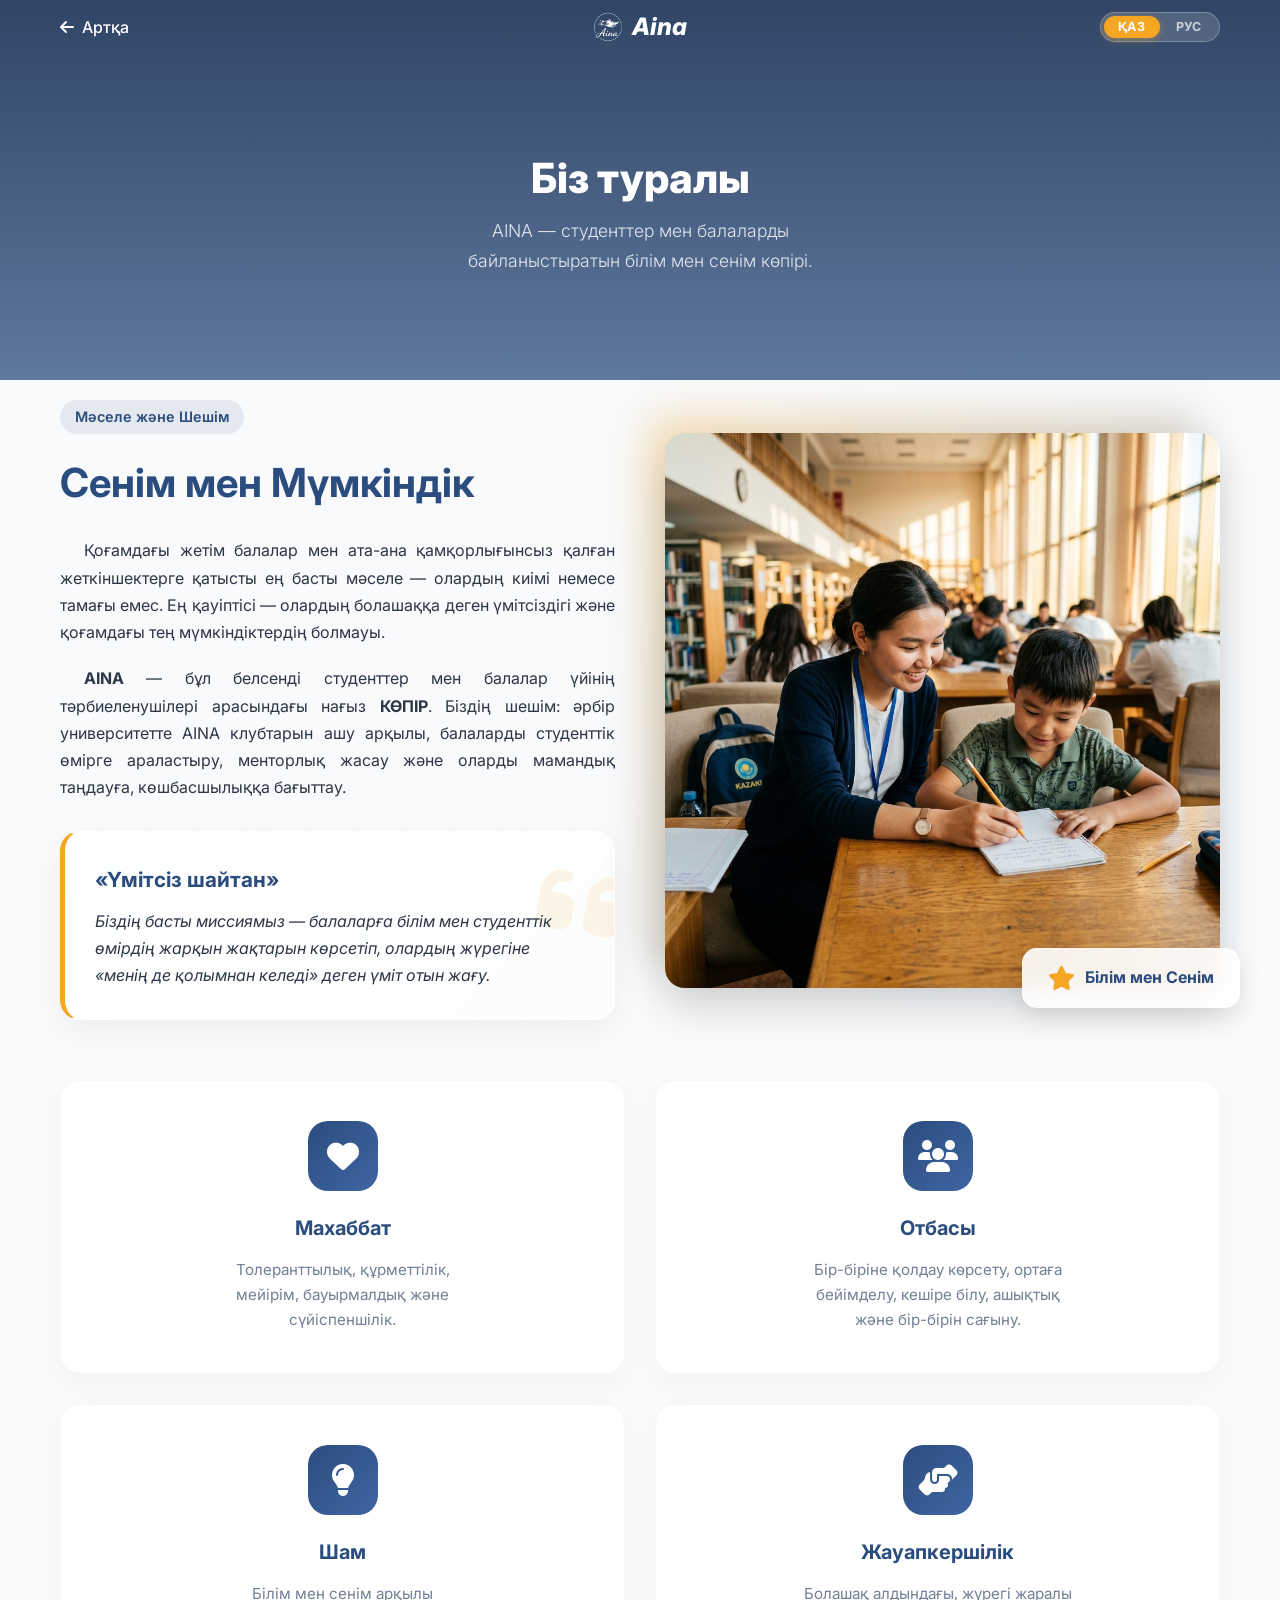
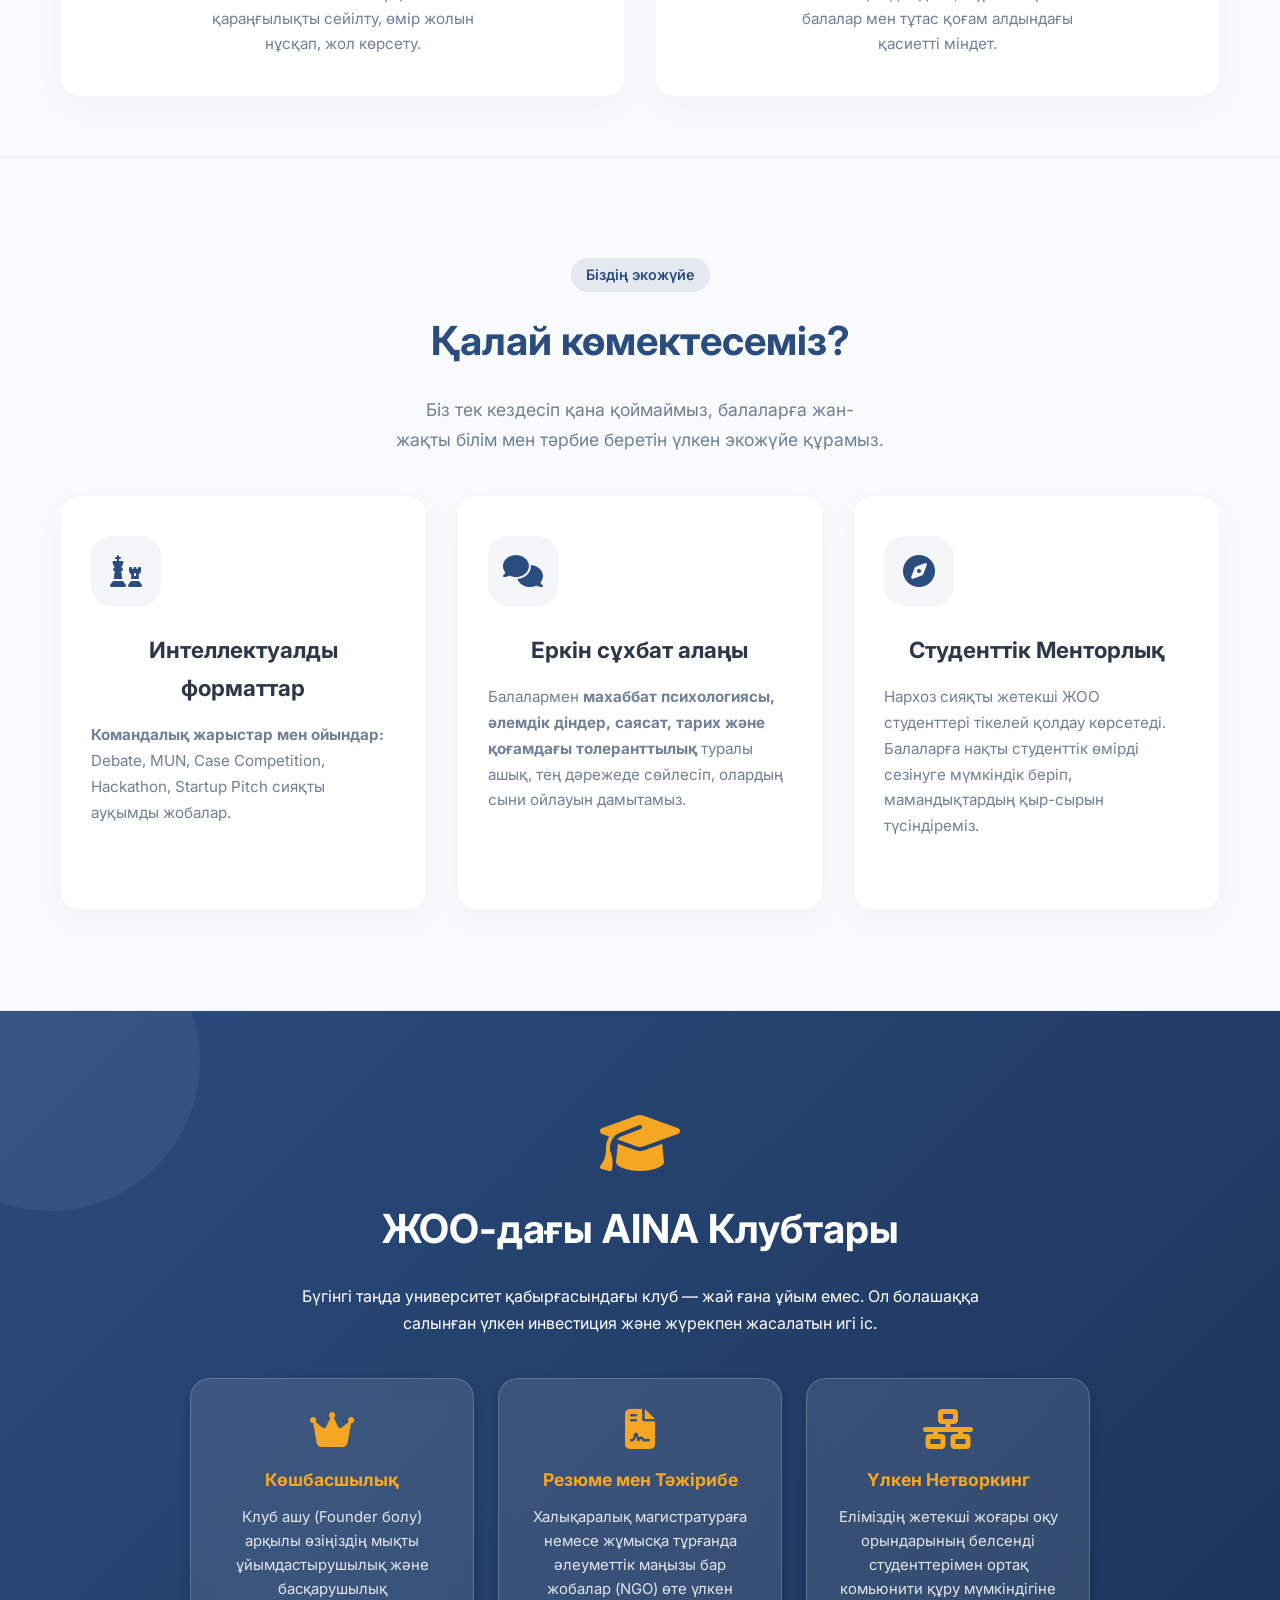
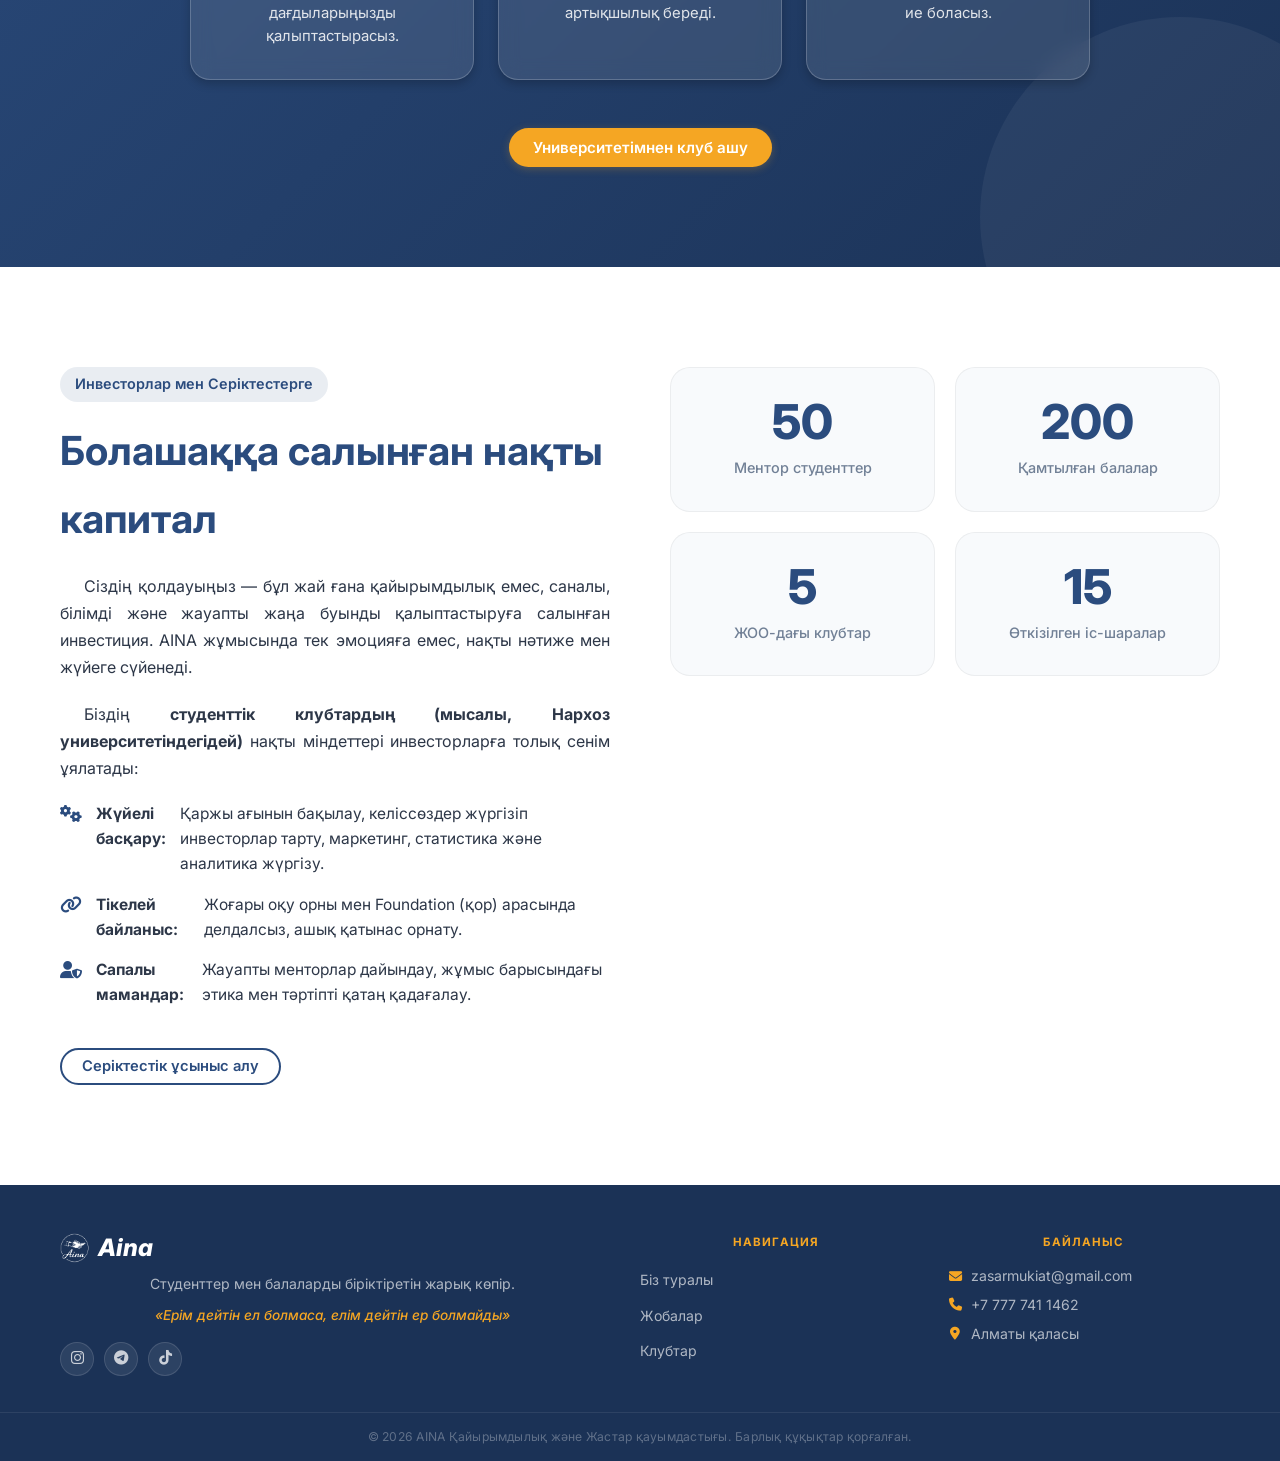
==== about.html @ e593cd96 "Add files via upload" ====
<!DOCTYPE html>
<html lang="kk">

<head>
    <meta charset="UTF-8">
    <meta name="viewport" content="width=device-width, initial-scale=1.0">
    <title>AINA | Біз туралы</title>
    <link rel="icon" type="image/png" href="aina_logo_nobg.png">
    <link href="https://fonts.googleapis.com/css2?family=Inter:wght@300;400;500;600;700;800&display=swap"
        rel="stylesheet">
    <link rel="stylesheet" href="https://cdnjs.cloudflare.com/ajax/libs/font-awesome/6.4.0/css/all.min.css">
    <link rel="stylesheet" href="style.css">
</head>

<body class="sub-page">

    <!-- Minimal Navbar -->
    <nav class="navbar" id="navbar">
        <div class="container nav-content sub-nav">
            <a href="index.html" class="back-btn"><i class="fa-solid fa-arrow-left"></i> <span data-i18n="nav.back">Артқа</span></a>
            <a href="index.html" class="logo centered-logo">
                <img src="aina_logo_nobg.png" alt="AINA Logo" class="logo-img">
                <span class="logo-text">Aina</span>
            </a>
            <div class="lang-switcher">
                <button class="lang-btn active" data-lang="kk">ҚАЗ</button>
                <button class="lang-btn" data-lang="ru">РУС</button>
            </div>
        </div>
    </nav>

    <!-- Mini Hero -->
    <header class="mini-hero mini-hero--about">
        <div class="mini-hero-overlay"></div>
        <div class="mini-hero-content animate-on-scroll">
            <h1 class="mini-hero-title" data-i18n="about.hero_title">Біз туралы</h1>
            <p class="mini-hero-subtitle" data-i18n="about.hero_subtitle">AINA — студенттер мен балаларды байланыстыратын білім мен сенім көпірі.</p>
        </div>
    </header>

    <!-- Page Content -->
    <main class="about animate-on-scroll" id="about" style="padding-top: 60px; padding-bottom: 60px;">
        <div class="container">
            <div class="about-top-grid">
                <div class="about-text">
                    <div class="section-badge" data-i18n="about.badge">Мәселе және Шешім</div>
                    <h2 class="section-title" data-i18n="about.section_title">Сенім мен Мүмкіндік</h2>
                    <p data-i18n="about.p1">Қоғамдағы жетім балалар мен ата-ана қамқорлығынсыз қалған жеткіншектерге қатысты ең басты мәселе
                        — олардың киімі немесе тамағы емес. Ең қауіптісі — олардың болашаққа деген үмітсіздігі және
                        қоғамдағы тең мүмкіндіктердің болмауы.</p>
                    <p data-i18n="about.p2"><strong>AINA</strong> — бұл белсенді студенттер мен балалар үйінің тәрбиеленушілері арасындағы
                        нағыз <strong>КӨПІР</strong>. Біздің шешім: әрбір университетте AINA клубтарын ашу арқылы,
                        балаларды студенттік өмірге араластыру, менторлық жасау және оларды мамандық таңдауға,
                        көшбасшылыққа бағыттау.</p>

                    <div class="modern-motto">
                        <h3 data-i18n="about.motto_title">«Үмітсіз шайтан»</h3>
                        <p data-i18n="about.motto_text">Біздің басты миссиямыз — балаларға білім мен студенттік өмірдің жарқын жақтарын көрсетіп,
                            олардың жүрегіне «менің де қолымнан келеді» деген үміт отын жағу.</p>
                    </div>
                </div>
                <div class="about-image modern-image-wrapper">
                    <img src="aina_about_hero.png"
                        alt="AINA - Студент пен бала бірге оқып жатыр, менторлық бағдарлама">
                    <div class="floating-badge">
                        <i class="fa-solid fa-star"></i>
                        <span data-i18n="about.badge_img">Білім мен Сенім</span>
                    </div>
                </div>
            </div>

            <div class="about-values animate-on-scroll">
                <div class="modern-value-card">
                    <div class="modern-value-icon"><i class="fa-solid fa-heart"></i></div>
                    <h4 data-i18n="about.val1_title">Махаббат</h4>
                    <p data-i18n="about.val1_desc">Толеранттылық, құрметтілік, мейірім, бауырмалдық және сүйіспеншілік.</p>
                </div>
                <div class="modern-value-card">
                    <div class="modern-value-icon"><i class="fa-solid fa-users"></i></div>
                    <h4 data-i18n="about.val2_title">Отбасы</h4>
                    <p data-i18n="about.val2_desc">Бір-біріне қолдау көрсету, ортаға бейімделу, кешіре білу, ашықтық және бір-бірін сағыну.</p>
                </div>
                <div class="modern-value-card">
                    <div class="modern-value-icon"><i class="fa-solid fa-lightbulb"></i></div>
                    <h4 data-i18n="about.val3_title">Шам</h4>
                    <p data-i18n="about.val3_desc">Білім мен сенім арқылы қараңғылықты сейілту, өмір жолын нұсқап, жол көрсету.</p>
                </div>
                <div class="modern-value-card">
                    <div class="modern-value-icon"><i class="fa-solid fa-handshake-angle"></i></div>
                    <h4 data-i18n="about.val4_title">Жауапкершілік</h4>
                    <p data-i18n="about.val4_desc">Болашақ алдындағы, жүрегі жаралы балалар мен тұтас қоғам алдындағы қасиетті міндет.</p>
                </div>
            </div>
        </div>
    </main>

    <!-- Projects Section -->
    <section class="projects animate-on-scroll" id="projects"
        style="background: var(--bg-light); border-top: 1px solid rgba(0,0,0,0.05); border-bottom: 1px solid rgba(0,0,0,0.05); padding-top: 100px; padding-bottom: 100px;">
        <div class="container text-center">
            <div class="section-badge mx-auto" data-i18n="about.proj_badge">Біздің экожүйе</div>
            <h2 class="section-title" data-i18n="about.proj_title">Қалай көмектесеміз?</h2>
            <p class="section-subtitle" data-i18n="about.proj_subtitle">Біз тек кездесіп қана қоймаймыз, балаларға жан-жақты білім мен тәрбие беретін
                үлкен экожүйе құрамыз.</p>

            <div class="projects-grid mt-5">
                <div class="cta-card-modern animate-on-scroll">
                    <div class="cta-modern-icon"><i class="fa-solid fa-chess"></i></div>
                    <div class="cta-modern-content">
                        <h3 data-i18n="about.proj1_title">Интеллектуалды форматтар</h3>
                        <p data-i18n="about.proj1_desc"><strong>Командалық жарыстар мен ойындар:</strong> Debate, MUN, Case Competition, Hackathon, Startup Pitch сияқты ауқымды жобалар.</p>
                    </div>
                </div>
                <div class="cta-card-modern animate-on-scroll">
                    <div class="cta-modern-icon"><i class="fa-solid fa-comments"></i></div>
                    <div class="cta-modern-content">
                        <h3 data-i18n="about.proj2_title">Еркін сұхбат алаңы</h3>
                        <p data-i18n="about.proj2_desc">Балалармен <strong>махаббат психологиясы, әлемдік діндер, саясат, тарих және қоғамдағы
                                толеранттылық</strong> туралы ашық, тең дәрежеде сөйлесіп, олардың сыни ойлауын дамытамыз.</p>
                    </div>
                </div>
                <div class="cta-card-modern animate-on-scroll">
                    <div class="cta-modern-icon"><i class="fa-solid fa-compass"></i></div>
                    <div class="cta-modern-content">
                        <h3 data-i18n="about.proj3_title">Студенттік Менторлық</h3>
                        <p data-i18n="about.proj3_desc">Нархоз сияқты жетекші ЖОО студенттері тікелей қолдау көрсетеді. Балаларға нақты студенттік өмірді
                            сезінуге мүмкіндік беріп, мамандықтардың қыр-сырын түсіндіреміз.</p>
                    </div>
                </div>
            </div>
        </div>
    </section>

    <!-- University Clubs Section -->
    <section class="clubs animate-on-scroll" id="clubs" style="padding-top: 100px; padding-bottom: 100px;">
        <div class="container">
            <div class="clubs-content text-center">
                <i class="fa-solid fa-graduation-cap clubs-icon mb-3"></i>
                <h2 class="section-title text-white" data-i18n="about.clubs_title">ЖОО-дағы AINA Клубтары</h2>
                <p class="text-white fade-text mb-5" data-i18n="about.clubs_subtitle">Бүгінгі таңда университет қабырғасындағы клуб — жай ғана ұйым емес.
                    Ол болашаққа салынған үлкен инвестиция және жүрекпен жасалатын игі іс.</p>

                <div class="clubs-grid mt-4">
                    <div class="club-feature glass-card">
                        <i class="fa-solid fa-crown mb-3" style="font-size: 2.5rem; color: var(--accent-color);"></i>
                        <h4 data-i18n="about.club1_title">Көшбасшылық</h4>
                        <p data-i18n="about.club1_desc">Клуб ашу (Founder болу) арқылы өзіңіздің мықты ұйымдастырушылық және басқарушылық
                            дағдыларыңызды қалыптастырасыз.</p>
                    </div>
                    <div class="club-feature glass-card">
                        <i class="fa-solid fa-file-contract mb-3"
                            style="font-size: 2.5rem; color: var(--accent-color);"></i>
                        <h4 data-i18n="about.club2_title">Резюме мен Тәжірибе</h4>
                        <p data-i18n="about.club2_desc">Халықаралық магистратураға немесе жұмысқа тұрғанда әлеуметтік маңызы бар жобалар (NGO) өте
                            үлкен артықшылық береді.</p>
                    </div>
                    <div class="club-feature glass-card">
                        <i class="fa-solid fa-network-wired mb-3"
                            style="font-size: 2.5rem; color: var(--accent-color);"></i>
                        <h4 data-i18n="about.club3_title">Үлкен Нетворкинг</h4>
                        <p data-i18n="about.club3_desc">Еліміздің жетекші жоғары оқу орындарының белсенді студенттерімен ортақ комьюнити құру
                            мүмкіндігіне ие боласыз.</p>
                    </div>
                </div>

                <div class="d-flex justify-content-center mt-5">
                    <a href="contact.html" class="btn btn-primary btn-lg" data-i18n="about.club_btn">Университетімнен клуб ашу</a>
                </div>
            </div>
        </div>
    </section>

    <!-- Investors Section -->
    <section class="investors pt-5 pb-5 animate-on-scroll" id="investors"
        style="padding-top: 100px; padding-bottom: 100px;">
        <div class="container">
            <div class="investors-grid">
                <div class="investors-text">
                    <div class="section-badge" data-i18n="about.inv_badge">Инвесторлар мен Серіктестерге</div>
                    <h2 class="section-title" data-i18n="about.inv_title">Болашаққа салынған нақты капитал</h2>
                    <p data-i18n="about.inv_p1">Сіздің қолдауыңыз — бұл жай ғана қайырымдылық емес, саналы, білімді және жауапты жаңа буынды
                        қалыптастыруға салынған инвестиция. AINA жұмысында тек эмоцияға емес, нақты нәтиже мен жүйеге
                        сүйенеді.</p>
                    <p data-i18n="about.inv_p2">Біздің <strong>студенттік клубтардың (мысалы, Нархоз университетіндегідей)</strong> нақты
                        міндеттері инвесторларға толық сенім ұялатады:</p>

                    <ul class="benefits-list mt-4">
                        <li data-i18n="about.inv_li1"><i class="fa-solid fa-gears"></i> <strong>Жүйелі басқару:</strong> Қаржы ағынын бақылау,
                            келіссөздер жүргізіп инвесторлар тарту, маркетинг, статистика және аналитика жүргізу.</li>
                        <li data-i18n="about.inv_li2"><i class="fa-solid fa-link"></i> <strong>Тікелей байланыс:</strong> Жоғары оқу орны мен
                            Foundation (қор) арасында делдалсыз, ашық қатынас орнату.</li>
                        <li data-i18n="about.inv_li3"><i class="fa-solid fa-user-shield"></i> <strong>Сапалы мамандар:</strong> Жауапты менторлар
                            дайындау, жұмыс барысындағы этика мен тәртіпті қатаң қадағалау.</li>
                    </ul>

                    <a href="contact.html" class="btn btn-outline mt-4" data-i18n="about.inv_btn">Серіктестік ұсыныс алу</a>
                </div>

                <div class="stats-wrapper">
                    <div class="stat-box glass-card">
                        <div class="stat-number" data-target="50">50</div>
                        <div class="stat-label" data-i18n="about.stat1">Ментор студенттер</div>
                    </div>
                    <div class="stat-box glass-card">
                        <div class="stat-number" data-target="200">200</div>
                        <div class="stat-label" data-i18n="about.stat2">Қамтылған балалар</div>
                    </div>
                    <div class="stat-box glass-card">
                        <div class="stat-number" data-target="5">5</div>
                        <div class="stat-label" data-i18n="about.stat3">ЖОО-дағы клубтар</div>
                    </div>
                    <div class="stat-box glass-card">
                        <div class="stat-number" data-target="15">15</div>
                        <div class="stat-label" data-i18n="about.stat4">Өткізілген іс-шаралар</div>
                    </div>
                </div>
            </div>
        </div>
    </section>

    <!-- Site Footer -->
    <footer class="site-footer">
        <div class="container">
            <div class="site-footer-grid">
                <div class="sf-brand">
                    <a href="index.html" class="logo">
                        <img src="aina_logo_nobg.png" alt="AINA Logo" class="logo-img" style="filter: brightness(0) invert(1);">
                        <span class="logo-text">Aina</span>
                    </a>
                    <p class="sf-desc" data-i18n="footer.desc">Студенттер мен балаларды біріктіретін жарық көпір.</p>
                    <p class="sf-motto" data-i18n="footer.motto">«Ерім дейтін ел болмаса, елім дейтін ер болмайды»</p>
                    <div class="sf-socials">
                        <a href="https://www.instagram.com/aina.narxoz/" class="sf-social-btn" target="_blank" aria-label="Instagram"><i class="fa-brands fa-instagram"></i></a>
                        <a href="https://t.me/aina_narxoz" class="sf-social-btn" target="_blank" aria-label="Telegram"><i class="fa-brands fa-telegram"></i></a>
                        <a href="#" class="sf-social-btn" target="_blank" aria-label="TikTok"><i class="fa-brands fa-tiktok"></i></a>
                    </div>
                </div>
                <div class="sf-nav">
                    <p class="sf-col-title" data-i18n="footer.nav_title">Навигация</p>
                    <ul class="sf-links">
                        <li><a href="about.html" data-i18n="footer.about">Біз туралы</a></li>
                        <li><a href="#projects" data-i18n="footer.projects">Жобалар</a></li>
                        <li><a href="#clubs" data-i18n="footer.clubs">Клубтар</a></li>
                    </ul>
                </div>
                <div class="sf-contact">
                    <p class="sf-col-title" data-i18n="footer.contact_title">Байланыс</p>
                    <ul class="sf-contact-list">
                        <li><i class="fa-solid fa-envelope"></i><a href="mailto:zasarmukiat@gmail.com">zasarmukiat@gmail.com</a></li>
                        <li><i class="fa-solid fa-phone"></i><a href="tel:+77777411462">+7 777 741 1462</a></li>
                        <li><i class="fa-solid fa-location-dot"></i><span data-i18n="footer.city">Алматы қаласы</span></li>
                    </ul>
                </div>
            </div>
        </div>
        <div class="site-footer-bottom">
            <div class="container">
                <p data-i18n="footer.copyright">© 2026 AINA Қайырымдылық және Жастар қауымдастығы. Барлық құқықтар қорғалған.</p>
            </div>
        </div>
    </footer>

    <script src="i18n.js"></script>
    <script src="script.js"></script>
</body>

</html>
---- style.css ----
/* --- АЙНЫМАЛЫЛАР (VARIABLES) --- */
:root {
    /* Түстер / Colors */
    --primary-color: #2b4c7e;
    /* Логотиптің қою көк түсі / Dark Blue */
    --primary-light: #3f66a3;
    --primary-dark: #1b3256;

    --accent-color: #f5a623;
    /* Үміт пен Жарық түсі / Golden/Yellow */
    --accent-hover: #e0961d;

    --text-dark: #2d3748;
    --text-muted: #718096;
    --text-light: #f7fafc;

    --bg-white: #ffffff;
    --bg-light: #f8fafc;
    --bg-dark: #1a202c;

    /* Шрифтер / Typography */
    --font-main: 'Inter', sans-serif;

    /* Анимациялар / Transitions */
    --transition-fast: 0.2s ease-in-out;
    --transition-normal: 0.3s ease-in-out;
    --transition-slow: 0.5s ease-in-out;

    /* Көлеңкелер / Shadows */
    --shadow-sm: 0 2px 4px rgba(0, 0, 0, 0.05);
    --shadow-md: 0 4px 6px rgba(0, 0, 0, 0.07);
    --shadow-lg: 0 10px 15px rgba(0, 0, 0, 0.1);
    --shadow-glow: 0 0 20px rgba(245, 166, 35, 0.3);
}

/* --- НЕГІЗГІ БАПТАУЛАР (BASE STYLES) --- */
* {
    margin: 0;
    padding: 0;
    box-sizing: border-box;
}

html {
    scroll-behavior: smooth;
}

body {
    font-family: var(--font-main);
    color: var(--text-dark);
    background-color: var(--bg-white);
    line-height: 1.7;
    overflow-x: hidden;
}

/* --- ТИПОГРАФИКА ЖӘНЕ АБЗАЦТАР (TYPOGRAPHY) --- */
/* Base p: minimal. Typography is scoped per section below. */
p {
    margin-bottom: 1.2rem;
    line-height: 1.7;
}

/* Scoped editorial typography — mini-hero and section subtitles only */
.mini-hero-subtitle,
.section-subtitle {
    text-indent: 0;
    text-align: center;
    max-width: 600px;
    margin-left: auto;
    margin-right: auto;
    hyphens: manual;
}

/* About story body copy — scoped to the text column only */
.about-text>p {
    text-indent: 1.5rem;
    text-align: justify;
    hyphens: auto;
    max-width: 65ch;
    margin-left: 0;
    margin-right: auto;
}

/* Investors left-column copy */
.investors-text>p {
    text-indent: 1.5rem;
    text-align: justify;
    hyphens: auto;
    max-width: 65ch;
    margin-left: 0;
    margin-right: auto;
}

/* Card text: always clean, centered, no indent */
.value-card p,
.project-card p,
.club-feature p,
.stat-box p,
.motto-box p,
.role-card p,
.site-footer p,
.site-footer-bottom p {
    text-indent: 0;
    text-align: center;
    max-width: none;
    margin-left: 0;
    margin-right: 0;
    hyphens: manual;
}

/* --- ЕРЕКШЕЛІКТЕР (TYPOGRAPHY EXCEPTIONS) --- */

a {
    text-decoration: none;
    color: inherit;
    transition: var(--transition-normal);
}

ul {
    list-style: none;
}

/* --- КОНТЕЙНЕР ЖӘНЕ УТИЛИТАЛАР --- */
.container {
    width: 100%;
    max-width: 1200px;
    margin: 0 auto;
    padding: 0 20px;
}

.text-center {
    text-align: center;
}

.text-white {
    color: white !important;
}

.mt-3 {
    margin-top: 1rem;
}

.mt-4 {
    margin-top: 1.5rem;
}

.mt-5 {
    margin-top: 3rem;
}

.mb-3 {
    margin-bottom: 1rem;
}

.mb-4 {
    margin-bottom: 1.5rem;
}

.pt-5 {
    padding-top: 4rem;
}

.pb-5 {
    padding-bottom: 4rem;
}

.d-flex {
    display: flex;
}

.justify-content-center {
    justify-content: center;
}

.mx-auto {
    margin-left: auto;
    margin-right: auto;
}

.bg-light {
    background-color: var(--bg-light);
}

.border-top {
    border-top: 1px solid rgba(255, 255, 255, 0.1);
}

/* --- БАТЫРМАЛАР (BUTTONS) --- */
.btn {
    display: inline-flex;
    align-items: center;
    padding: 9px 20px;
    border-radius: 50px;
    font-size: 0.92rem;
    font-weight: 600;
    cursor: pointer;
    transition: var(--transition-normal);
    border: 2px solid transparent;
    line-height: 1;
    white-space: nowrap;
}

/* Large variant used only in hero */
.btn-lg {
    padding: 10px 22px;
    font-size: 0.95rem;
}

/* Hero outline: thinner, lighter */
.hero .btn-lg.btn-outline {
    border-width: 1px;
    background: rgba(255, 255, 255, 0.08);
    color: white;
    border-color: rgba(255, 255, 255, 0.55);
    backdrop-filter: blur(4px);
}

.hero .btn-lg.btn-outline:hover {
    background: rgba(255, 255, 255, 0.18);
    border-color: white;
}

.btn-primary {
    background-color: var(--accent-color);
    color: white;
    box-shadow: 0 2px 8px rgba(245, 166, 35, 0.25);
}

.btn-primary:hover {
    background-color: var(--accent-hover);
    transform: translateY(-1px);
    box-shadow: 0 4px 14px rgba(245, 166, 35, 0.35);
}

.btn:disabled {
    opacity: 0.7;
    cursor: not-allowed;
    transform: none !important;
    box-shadow: none !important;
}

.btn-outline {
    background-color: transparent;
    color: var(--primary-color);
    border-color: var(--primary-color);
}

.btn-outline:hover {
    background-color: var(--primary-color);
    color: white;
}

/* Default hero outline (overridden by .hero .btn-lg.btn-outline above) */
.hero .btn-outline {
    color: white;
    border-color: rgba(255, 255, 255, 0.55);
}

.hero .btn-outline:hover {
    background-color: rgba(255, 255, 255, 0.15);
    color: white;
    border-color: white;
}

/* ============================================
   NAVBAR — compact, premium
   ============================================ */
.navbar {
    position: fixed;
    top: 0;
    left: 0;
    width: 100%;
    padding: 12px 0;
    z-index: 1000;
    transition: background 0.3s ease, padding 0.3s ease, box-shadow 0.3s ease;
    background-color: transparent;
}

.navbar.scrolled {
    background: rgba(255, 255, 255, 0.96);
    backdrop-filter: blur(12px);
    -webkit-backdrop-filter: blur(12px);
    padding: 8px 0;
    box-shadow: 0 2px 16px rgba(0, 0, 0, 0.08);
}

.nav-content {
    display: flex;
    justify-content: space-between;
    align-items: center;
}

.logo {
    display: flex;
    align-items: center;
    gap: 8px;
    text-decoration: none;
}

.logo-img {
    height: 30px;
    width: auto;
    filter: brightness(0) invert(1);
    transition: filter 0.3s ease;
}

.logo-text {
    font-size: 1.5rem;
    font-weight: 800;
    font-style: italic;
    color: white;
    transition: color 0.3s ease;
    line-height: 1;
}

.navbar.scrolled .logo-img {
    filter: none;
}

.navbar.scrolled .logo-text {
    color: var(--primary-color);
}

/* Navbar CTA button — tighter than hero buttons */
.nav-actions .btn {
    padding: 7px 18px;
    font-size: 0.85rem;
}

.nav-actions {
    display: flex;
    align-items: center;
    gap: 12px;
}

/* ============================================
   LANGUAGE SWITCHER — pill toggle
   ============================================ */
.lang-switcher {
    display: flex;
    align-items: center;
    background: rgba(255, 255, 255, 0.15);
    border: 1px solid rgba(255, 255, 255, 0.25);
    border-radius: 50px;
    padding: 3px;
    gap: 2px;
    backdrop-filter: blur(8px);
    -webkit-backdrop-filter: blur(8px);
    transition: background var(--transition-normal), border-color var(--transition-normal);
}

.lang-btn {
    padding: 5px 14px;
    border: none;
    border-radius: 50px;
    font-size: 0.78rem;
    font-weight: 700;
    letter-spacing: 0.04em;
    cursor: pointer;
    background: transparent;
    color: rgba(255, 255, 255, 0.7);
    transition: all var(--transition-fast);
    line-height: 1;
    white-space: nowrap;
    font-family: var(--font-main);
}

.lang-btn:hover {
    color: white;
    background: rgba(255, 255, 255, 0.15);
}

.lang-btn.active {
    background: var(--accent-color);
    color: white;
    box-shadow: 0 2px 8px rgba(245, 166, 35, 0.4);
}

/* Scrolled navbar (light background, dark text) */
.navbar.scrolled .lang-switcher {
    background: rgba(0, 0, 0, 0.04);
    border-color: rgba(0, 0, 0, 0.12);
    backdrop-filter: none;
}

.navbar.scrolled .lang-btn {
    color: var(--text-muted);
}

.navbar.scrolled .lang-btn:hover {
    color: var(--text-dark);
    background: rgba(0, 0, 0, 0.05);
}

.navbar.scrolled .lang-btn.active {
    background: var(--accent-color);
    color: white;
    box-shadow: 0 2px 6px rgba(245, 166, 35, 0.3);
}

/* Sub-page navbar initially transparent over dark mini-hero */
.sub-nav .lang-switcher {
    background: rgba(255, 255, 255, 0.15);
    border-color: rgba(255, 255, 255, 0.25);
}

.sub-nav .lang-btn {
    color: rgba(255, 255, 255, 0.7);
}

.sub-nav .lang-btn:hover {
    color: white;
    background: rgba(255, 255, 255, 0.15);
}

.sub-nav .lang-btn.active {
    background: var(--accent-color);
    color: white;
    box-shadow: 0 2px 8px rgba(245, 166, 35, 0.4);
}

/* Sub-page navbar when scrolled (light background, dark text) */
.navbar.scrolled .sub-nav .lang-switcher,
.navbar.scrolled.sub-nav .lang-switcher {
    background: rgba(0, 0, 0, 0.04);
    border-color: rgba(0, 0, 0, 0.12);
}

.navbar.scrolled .sub-nav .lang-btn,
.navbar.scrolled.sub-nav .lang-btn {
    color: var(--text-muted);
}

.navbar.scrolled .sub-nav .lang-btn:hover,
.navbar.scrolled.sub-nav .lang-btn:hover {
    color: var(--text-dark);
    background: rgba(0, 0, 0, 0.05);
}

.navbar.scrolled .sub-nav .lang-btn.active,
.navbar.scrolled.sub-nav .lang-btn.active {
    background: var(--accent-color);
    color: white;
    box-shadow: 0 2px 6px rgba(245, 166, 35, 0.3);
}

/* ============================================
   HERO — tight, editorial, premium
   ============================================ */
.hero {
    height: 82vh;
    min-height: 520px;
    background: linear-gradient(135deg, var(--primary-dark), var(--primary-light));
    background-image: url('https://images.unsplash.com/photo-1488521787991-ed7bbaae773c?auto=format&fit=crop&q=80&w=1920');
    background-size: cover;
    background-position: center 25%;
    position: relative;
    display: flex;
    align-items: center;
}

.hero-overlay {
    position: absolute;
    inset: 0;
    background: linear-gradient(105deg,
            rgba(27, 50, 86, 0.92) 0%,
            rgba(43, 76, 126, 0.65) 100%);
}

.hero-content {
    position: relative;
    z-index: 10;
    color: white;
    max-width: 620px;
    padding-top: 20px;
}

.hero-title {
    font-size: 2.8rem;
    font-weight: 800;
    line-height: 1.15;
    margin-bottom: 16px;
    letter-spacing: -0.01em;
}

.hero-title .highlight {
    color: var(--accent-color);
}

.hero-subtitle {
    font-size: 1rem;
    font-weight: 300;
    line-height: 1.7;
    margin-bottom: 28px;
    opacity: 0.85;
    text-indent: 0;
    text-align: left;
    max-width: 480px;
    hyphens: manual;
}

.hero-buttons {
    display: flex;
    align-items: center;
    gap: 10px;
    flex-wrap: wrap;
}


/* --- СЕКЦИЯ ТАҚЫРЫПТАРЫ --- */
.section-badge {
    display: inline-block;
    padding: 5px 15px;
    background-color: rgba(43, 76, 126, 0.1);
    color: var(--primary-color);
    border-radius: 20px;
    font-size: 0.9rem;
    font-weight: 600;
    margin-bottom: 15px;
}

.section-title {
    font-size: 2.5rem;
    color: var(--primary-color);
    margin-bottom: 20px;
}

.section-subtitle {
    color: var(--text-muted);
    font-size: 1.1rem;
    max-width: 600px;
    margin: 0 auto;
    text-indent: 0;
    text-align: center;
    text-wrap: balance;
}

/* Section padding is controlled per-section, not globally.
   Individual sections set their own spacing via inline style
   or scoped classes below. */





/* --- АНИМАЦИЯЛАР (ANIMATIONS) --- */
.fade-in-up {
    opacity: 0;
    transform: translateY(30px);
    animation: fadeInUp 0.8s ease forwards;
}

.slide-in-left {
    opacity: 0;
    transform: translateX(-50px);
    transition: opacity 0.8s ease, transform 0.8s ease;
}

.slide-in-right {
    opacity: 0;
    transform: translateX(50px);
    transition: opacity 0.8s ease, transform 0.8s ease;
}

.in-view {
    opacity: 1;
    transform: translate(0);
}

.delay-1 {
    animation-delay: 0.2s;
}

.delay-2 {
    animation-delay: 0.4s;
}

@keyframes fadeInUp {
    to {
        opacity: 1;
        transform: translateY(0);
    }
}

/* --- PREMIUM UI COMPONENTS --- */
.glass-card {
    background: rgba(255, 255, 255, 0.7);
    backdrop-filter: blur(10px);
    -webkit-backdrop-filter: blur(10px);
    border: 1px solid rgba(255, 255, 255, 0.4);
    border-radius: 20px;
    transition: all var(--transition-normal);
}

.glass-card:hover {
    box-shadow: 0 0 25px rgba(245, 166, 35, 0.4);
    border-color: rgba(245, 166, 35, 0.5);
    transform: translateY(-5px);
}

/* Base override for rounded corners and glass hover */
.value-card,
.project-card,
.stat-box {
    border-radius: 20px;
    background: rgba(255, 255, 255, 0.85);
    backdrop-filter: blur(10px);
    border: 1px solid rgba(0, 0, 0, 0.05);
}

.value-card:hover,
.project-card:hover,
.stat-box:hover {
    box-shadow: 0 0 25px rgba(245, 166, 35, 0.4);
    border-color: rgba(245, 166, 35, 0.6);
}

/* --- ABOUT TOP GRID (Story + Image) --- */
.about-top-grid {
    display: grid;
    grid-template-columns: 1fr 1fr;
    gap: 50px;
    align-items: center;
    margin-bottom: 50px;
}

@media (max-width: 992px) {
    .about-top-grid {
        grid-template-columns: 1fr;
    }
}

.about-image img {
    width: 100%;
    border-radius: 20px;
    box-shadow: var(--shadow-lg);
    display: block;
}

/* --- VALUES GRID (2x2 desktop, 1 col mobile) --- */
.about-values {
    display: grid;
    grid-template-columns: repeat(2, 1fr);
    gap: 30px;
    margin-top: 60px;
}

@media (max-width: 768px) {
    .about-values {
        grid-template-columns: 1fr;
    }
}

.value-card {
    padding: 40px 36px;
    display: flex;
    flex-direction: column;
    align-items: center;
    text-align: center;
    border-radius: 20px;
    background: rgba(255, 255, 255, 0.85);
    border: 1px solid rgba(0, 0, 0, 0.05);
    transition: all var(--transition-normal);
}

.value-card h4 {
    font-size: 1.25rem;
    font-weight: 700;
    color: var(--primary-color);
    margin-bottom: 12px;
}

.value-card p {
    font-size: 0.97rem;
    color: var(--text-muted);
    line-height: 1.65;
    max-width: 280px;
    margin: 0 auto;
}

.value-icon {
    font-size: 2.5rem;
    color: var(--primary-color);
    margin-bottom: 20px;
}

/* --- PROJECTS GRID (3-column desktop, 1 col mobile) --- */
.projects-grid {
    display: grid;
    grid-template-columns: repeat(3, 1fr);
    gap: 30px;
    margin-top: 40px;
}

@media (max-width: 992px) {
    .projects-grid {
        grid-template-columns: 1fr;
    }
}

.project-card {
    background: white;
    padding: 40px 30px;
    border-radius: 20px;
    box-shadow: var(--shadow-md);
    transition: var(--transition-normal);
    text-align: center;
    display: flex;
    flex-direction: column;
    align-items: center;
    position: relative;
    overflow: hidden;
}

.project-card::before {
    content: '';
    position: absolute;
    top: 0;
    left: 0;
    width: 100%;
    height: 4px;
    background-color: var(--primary-color);
    transform: scaleX(0);
    transform-origin: left;
    transition: var(--transition-normal);
}

.project-card:hover::before {
    transform: scaleX(1);
}

.project-card:hover {
    transform: translateY(-8px);
    box-shadow: var(--shadow-lg);
}

.project-card h3 {
    color: var(--primary-color);
    font-size: 1.2rem;
    margin-bottom: 12px;
}

.project-card p {
    font-size: 0.95rem;
    color: var(--text-muted);
    line-height: 1.7;
    max-width: 280px;
    margin: 0 auto;
}

.project-icon {
    width: 70px;
    height: 70px;
    background-color: rgba(43, 76, 126, 0.07);
    border-radius: 50%;
    display: flex;
    align-items: center;
    justify-content: center;
    font-size: 2rem;
    color: var(--primary-color);
    margin: 0 auto 20px;
    transition: var(--transition-normal);
}

.project-card:hover .project-icon {
    background-color: var(--primary-color);
    color: white;
}

/* --- CLUBS SECTION --- */
.clubs {
    background: linear-gradient(135deg, var(--primary-color), var(--primary-dark));
    position: relative;
    overflow: hidden;
    padding: 100px 0;
}

.clubs::before {
    content: '';
    position: absolute;
    width: 300px;
    height: 300px;
    background-color: rgba(255, 255, 255, 0.05);
    border-radius: 50%;
    top: -100px;
    left: -100px;
}

.clubs::after {
    content: '';
    position: absolute;
    width: 400px;
    height: 400px;
    background-color: rgba(255, 255, 255, 0.05);
    border-radius: 50%;
    bottom: -150px;
    right: -100px;
}

.clubs-content {
    position: relative;
    z-index: 2;
    max-width: 900px;
    margin: 0 auto;
}

.clubs-icon {
    font-size: 4rem;
    color: var(--accent-color);
    display: block;
    margin: 0 auto 20px;
}

.clubs-content .section-title {
    color: white;
}

.clubs-content>p,
.clubs-content .fade-text {
    color: rgba(255, 255, 255, 0.85);
    text-indent: 0;
    text-align: center;
    max-width: 680px;
    margin: 0 auto 40px;
    line-height: 1.7;
}

/* --- CLUBS GRID (3-col desktop) --- */
.clubs-grid {
    display: grid;
    grid-template-columns: repeat(3, 1fr);
    gap: 24px;
    margin-bottom: 40px;
    text-align: center;
}

@media (max-width: 768px) {
    .clubs-grid {
        grid-template-columns: 1fr;
    }
}

.club-feature {
    padding: 30px;
    background: rgba(255, 255, 255, 0.1);
    border: 1px solid rgba(255, 255, 255, 0.2);
    border-radius: 20px;
    color: white;
    box-shadow: 0 4px 10px rgba(0, 0, 0, 0.2);
    display: flex;
    flex-direction: column;
    align-items: center;
    text-align: center;
    transition: all var(--transition-normal);
}

.club-feature h4 {
    margin-bottom: 12px;
    font-size: 1.1rem;
    color: var(--accent-color);
}

.club-feature p {
    color: rgba(255, 255, 255, 0.85);
    font-size: 0.93rem;
    line-height: 1.6;
    max-width: 240px;
    margin: 0 auto;
}

.club-feature:hover {
    background: rgba(255, 255, 255, 0.18);
    box-shadow: 0 0 25px rgba(245, 166, 35, 0.4);
    transform: translateY(-4px);
}

/* --- INVESTORS SECTION --- */
.investors {
    background-color: white;
    padding: 100px 0;
}

.investors-grid {
    display: grid;
    grid-template-columns: 1fr 1fr;
    gap: 60px;
    align-items: start;
}

@media (max-width: 992px) {
    .investors-grid {
        grid-template-columns: 1fr;
    }
}

.investors-text .section-title {
    color: var(--primary-color);
}

.benefits-list {
    list-style: none;
    margin-top: 20px;
}

.benefits-list li {
    margin-bottom: 16px;
    display: flex;
    align-items: flex-start;
    gap: 14px;
    color: var(--text-dark);
    font-size: 0.97rem;
    line-height: 1.6;
}

.benefits-list i {
    color: var(--primary-color);
    font-size: 1.1rem;
    margin-top: 3px;
    flex-shrink: 0;
}

/* Stats 2x2 grid */
.stats-wrapper {
    display: grid;
    grid-template-columns: 1fr 1fr;
    gap: 20px;
}

@media (max-width: 576px) {
    .stats-wrapper {
        grid-template-columns: repeat(2, minmax(0, 1fr));
        gap: 12px;
        margin-top: 24px;
    }
}

.stat-box {
    background-color: var(--bg-light);
    padding: 30px 20px;
    border-radius: 20px;
    text-align: center;
    border: 1px solid rgba(0, 0, 0, 0.05);
    transition: var(--transition-normal);
}

.stat-box:hover {
    background-color: var(--primary-color);
}

.stat-number {
    font-size: 3rem;
    font-weight: 800;
    color: var(--primary-color);
    line-height: 1;
    margin-bottom: 10px;
    transition: var(--transition-normal);
}

.stat-label {
    color: var(--text-muted);
    font-weight: 500;
    font-size: 0.9rem;
    transition: var(--transition-normal);
}

.stat-box:hover .stat-number,
.stat-box:hover .stat-label {
    color: white;
}

/* --- ANIMATIONS --- */
.animate-on-scroll {
    opacity: 0;
    transform: translateY(40px);
    transition: opacity 0.8s ease-out, transform 0.8s ease-out;
}

.animate-on-scroll.in-view {
    opacity: 1;
    transform: translateY(0);
}




/* --- RESPONSIVE OVERRIDES --- */
@media (max-width: 992px) {
    .hero-title {
        font-size: 2.2rem;
    }

    .investors-grid {
        grid-template-columns: 1fr;
    }

    .stats-wrapper {
        margin-top: 40px;
    }

    .projects-grid {
        grid-template-columns: 1fr;
    }

    .clubs-grid {
        grid-template-columns: 1fr;
    }
}

@media (max-width: 768px) {
    .nav-links {
        display: none;
        position: absolute;
        top: 100%;
        left: 0;
        width: 100%;
        background-color: white;
        flex-direction: column;
        gap: 0;
        box-shadow: var(--shadow-md);
    }

    .nav-links.active {
        display: flex;
    }

    .nav-links>a,
    .dropdown {
        padding: 15px 20px;
        color: var(--text-dark) !important;
        width: 100%;
        border-bottom: 1px solid rgba(0, 0, 0, 0.05);
    }

    .mobile-menu-btn {
        display: block;
    }

    .hero-title {
        font-size: 1.8rem;
    }

    .hero-subtitle {
        font-size: 0.9rem;
        max-width: 100%;
    }

    .stats-wrapper {
        grid-template-columns: repeat(2, minmax(0, 1fr));
    }
}

/* ============================================
   HOME FEATURES / CTA GRID
   ============================================ */
.mb-5 {
    margin-bottom: 3rem;
}

.features-section {
    padding: 100px 0;
    background-color: var(--bg-light);
    position: relative;
}

.cta-grid {
    display: grid;
    grid-template-columns: repeat(3, 1fr);
    gap: 30px;
}

@media (max-width: 992px) {
    .cta-grid {
        grid-template-columns: 1fr;
        max-width: 600px;
        margin: 0 auto;
    }
}

.cta-card-modern {
    background: white;
    border-radius: 20px;
    padding: 40px 30px;
    text-decoration: none;
    display: flex;
    flex-direction: column;
    position: relative;
    overflow: hidden;
    box-shadow: 0 10px 30px rgba(0, 0, 0, 0.03);
    border: 1px solid rgba(0, 0, 0, 0.03);
    transition: all 0.4s cubic-bezier(0.165, 0.84, 0.44, 1);
    z-index: 1;
}

.cta-card-modern::before {
    content: '';
    position: absolute;
    top: 0;
    left: 0;
    width: 100%;
    height: 100%;
    background: linear-gradient(135deg, var(--primary-color), var(--primary-dark));
    opacity: 0;
    z-index: -1;
    transition: opacity 0.4s ease;
}

.cta-card-modern:hover {
    transform: translateY(-10px);
    box-shadow: 0 20px 40px rgba(27, 50, 86, 0.15);
}

.cta-card-modern:hover::before,
.cta-card-modern.active::before {
    opacity: 1;
}

.cta-modern-icon {
    width: 70px;
    height: 70px;
    background: rgba(43, 76, 126, 0.05);
    border-radius: 20px;
    display: flex;
    align-items: center;
    justify-content: center;
    font-size: 2rem;
    color: var(--primary-color);
    margin-bottom: 25px;
    transition: all 0.4s ease;
}

.cta-card-modern:hover .cta-modern-icon,
.cta-card-modern.active .cta-modern-icon {
    background: rgba(255, 255, 255, 0.2);
    color: white;
    transform: scale(1.1);
}

.cta-modern-content h3 {
    font-size: 1.4rem;
    color: var(--text-dark);
    margin-bottom: 15px;
    font-weight: 700;
    transition: color 0.4s ease;
}

.cta-modern-content p {
    font-size: 0.95rem;
    color: var(--text-muted);
    line-height: 1.7;
    margin-bottom: 30px;
    text-indent: 0;
    text-align: left;
    transition: color 0.4s ease;
}

.cta-card-modern:hover .cta-modern-content h3,
.cta-card-modern:hover .cta-modern-content p,
.cta-card-modern.active .cta-modern-content h3,
.cta-card-modern.active .cta-modern-content p {
    color: white;
}

.cta-modern-arrow {
    margin-top: auto;
    width: 45px;
    height: 45px;
    border-radius: 50%;
    background: var(--bg-light);
    display: flex;
    align-items: center;
    justify-content: center;
    color: var(--primary-color);
    font-size: 1.1rem;
    transition: all 0.4s ease;
}

.cta-card-modern:hover .cta-modern-arrow,
.cta-card-modern.active .cta-modern-arrow {
    background: var(--accent-color);
    color: white;
    transform: translateX(5px);
}

/* --- MULTI-PAGE STYLES --- */
.sub-page {
    background-color: var(--bg-light);
}

/* Mini Hero - for inner pages only */
.mini-hero {
    height: 42vh;
    min-height: 380px;
    background: linear-gradient(135deg, var(--primary-dark), var(--primary-light));
    background-size: cover;
    background-position: center;
    position: relative;
    display: flex;
    align-items: center;
    justify-content: center;
    text-align: center;
    padding-top: 50px;
    margin-bottom: -40px;
}

/* Per-page hero images */
.mini-hero--about {
    background-image: url('https://images.unsplash.com/photo-1509062522246-3755977927d7?auto=format&fit=crop&q=80&w=1920');
}

.mini-hero--join {
    background-image: url('https://images.unsplash.com/photo-1556484687-30636164638b?auto=format&fit=crop&q=80&w=1920');
}

.mini-hero--contact {
    background-image: url('https://images.unsplash.com/photo-1521791136064-7986c2920216?auto=format&fit=crop&q=80&w=1920');
}

.mini-hero-overlay {
    position: absolute;
    inset: 0;
    background: linear-gradient(to bottom, rgba(27, 50, 86, 0.9), rgba(43, 76, 126, 0.75));
}

.mini-hero-content {
    position: relative;
    z-index: 10;
    color: white;
    max-width: 750px;
    padding: 0 20px;
}

.mini-hero-title {
    font-size: 2.6rem;
    font-weight: 800;
    margin-bottom: 12px;
    line-height: 1.2;
}

.mini-hero-subtitle {
    font-size: 1.1rem;
    font-weight: 300;
    opacity: 0.85;
    text-indent: 0;
    text-align: center;
    text-wrap: balance;
    margin: 0 auto;
}

@media (max-width: 768px) {
    .mini-hero-title {
        font-size: 2.2rem;
    }
}

.sub-nav {
    display: flex;
    justify-content: space-between;
    align-items: center;
}

.back-btn {
    font-size: 1rem;
    font-weight: 500;
    color: white;
    display: flex;
    align-items: center;
    gap: 8px;
    text-decoration: none;
    transition: var(--transition-normal);
}

.navbar.scrolled .back-btn {
    color: var(--primary-color);
}

.back-btn:hover {
    color: var(--accent-color) !important;
}

.centered-logo {
    position: absolute;
    left: 50%;
    transform: translateX(-50%);
}

/* Editorial Content Styles */
.page-content {
    max-width: 800px;
    margin: 0 auto;
    padding: 20px 20px 60px;
    position: relative;
    z-index: 20;
}

.editorial-section {
    display: flex;
    flex-direction: column;
    gap: 30px;
}

.editorial-block {
    background: white;
    padding: 40px 50px;
    border-radius: 20px;
    box-shadow: var(--shadow-md);
    border: 1px solid rgba(0, 0, 0, 0.03);
    transition: var(--transition-normal);
}

.editorial-block:hover {
    box-shadow: var(--shadow-lg);
    transform: translateY(-2px);
}

.editorial-block h2 {
    color: var(--primary-color);
    font-size: 1.6rem;
    margin-bottom: 20px;
    position: relative;
    padding-bottom: 15px;
}

.editorial-block h2::after {
    content: '';
    position: absolute;
    bottom: 0;
    left: 0;
    width: 50px;
    height: 3px;
    background-color: var(--accent-color);
    border-radius: 2px;
}

.editorial-block p {
    font-size: 1.1rem;
    color: var(--text-dark);
    line-height: 1.8;
    margin-bottom: 0;
    text-align: left;
}

.mission-block {
    background: linear-gradient(135deg, var(--primary-color), var(--primary-dark));
    color: white;
    text-align: center;
}

.mission-block h2 {
    color: var(--accent-color);
}

.mission-block h2::after {
    left: 50%;
    transform: translateX(-50%);
    background-color: white;
}

.mission-block p {
    color: rgba(255, 255, 255, 0.95);
    font-size: 1.3rem;
    font-weight: 500;
    text-indent: 0;
    text-align: center;
}

@media (max-width: 768px) {
    .editorial-block {
        padding: 30px 25px;
    }
}

/* --- UTILITIES --- */
.pt-0 {
    padding-top: 0 !important;
}

.hidden {
    display: none !important;
}

/* --- ROLE SELECTOR --- */
.role-selector {
    display: grid;
    grid-template-columns: 1fr 1fr;
    gap: 15px;
    margin-bottom: 25px;
}

.role-card {
    border: 2px solid var(--bg-light);
    border-radius: 15px;
    padding: 20px;
    text-align: center;
    cursor: pointer;
    transition: var(--transition-normal);
    background: var(--bg-light);
}

.role-card:hover {
    border-color: rgba(15, 76, 129, 0.3);
}

.role-card.active {
    border-color: var(--primary-color);
    background: rgba(15, 76, 129, 0.05);
}

.role-icon {
    font-size: 1.8rem;
    color: var(--primary-color);
    margin-bottom: 10px;
}

.role-card h4 {
    color: var(--text-dark);
    font-size: 1.1rem;
    margin-bottom: 5px;
}

.role-card p {
    font-size: 0.85rem;
    color: var(--text-muted);
    margin: 0;
    text-indent: 0;
    text-align: center;
}

/* --- REGISTRATION FORM --- */
.reg-form {
    display: flex;
    flex-direction: column;
    gap: 15px;
}

.form-group {
    display: flex;
    flex-direction: column;
    gap: 5px;
}

.form-group label {
    font-size: 0.9rem;
    font-weight: 600;
    color: var(--primary-color);
}

.form-group input,
.form-group textarea {
    width: 100%;
    padding: 12px 15px;
    border: 1px solid rgba(0, 0, 0, 0.1);
    border-radius: 10px;
    font-family: var(--font-main);
    font-size: 1rem;
    background: var(--bg-light);
    transition: var(--transition-fast);
}

.form-group input:focus,
.form-group textarea:focus {
    outline: none;
    border-color: var(--primary-color);
    box-shadow: 0 0 0 3px rgba(15, 76, 129, 0.1);
    background: white;
}

.btn-submit {
    width: 100%;
    margin-top: 10px;
    padding: 15px;
    font-size: 1.1rem;
}

.form-hint {
    text-align: center;
    font-size: 0.85rem;
    color: var(--text-muted);
    margin: 0;
    text-indent: 0;
}

/* --- SUCCESS STATE --- */
.success-state {
    text-align: center;
    padding: 30px 0;
    display: flex;
    flex-direction: column;
    align-items: center;
    gap: 15px;
}

.success-icon {
    font-size: 4rem;
    color: #10b981;
    /* Green */
    margin-bottom: 10px;
}

.success-state h3 {
    font-size: 1.8rem;
    color: var(--text-dark);
}

.success-state p {
    color: var(--text-muted);
    text-indent: 0;
    text-align: center;
    margin-bottom: 15px;
}

@media (max-width: 768px) {
    .role-selector {
        grid-template-columns: 1fr;
    }
}

/* --- CONTACT ACTION BLOCKS --- */
.contact-action-block {
    display: flex;
    align-items: center;
    padding: 20px;
    border: 1px solid rgba(0, 0, 0, 0.05);
    border-radius: 15px;
    background: var(--bg-light);
    gap: 15px;
    margin-bottom: 15px;
}

.contact-action-block:last-child {
    margin-bottom: 0;
}

.contact-action-icon {
    font-size: 2rem;
    color: var(--primary-color);
    width: 50px;
    height: 50px;
    display: flex;
    align-items: center;
    justify-content: center;
    background: white;
    border-radius: 50%;
    box-shadow: var(--shadow-sm);
    flex-shrink: 0;
}

.contact-action-info {
    flex-grow: 1;
}

.contact-action-info h4 {
    color: var(--text-dark);
    margin-bottom: 5px;
    font-size: 1.1rem;
}

.contact-action-info p {
    margin: 0;
    color: var(--text-muted);
    font-size: 0.85rem;
    text-indent: 0;
    text-align: left;
}

.contact-action-btn {
    white-space: nowrap;
    padding: 10px 20px;
    font-size: 0.95rem;
}

@media (max-width: 576px) {
    .contact-action-block {
        flex-direction: column;
        text-align: center;
    }

    .contact-action-info p {
        text-align: center;
    }

    .contact-action-btn {
        width: 100%;
        margin-top: 10px;
    }
}



/* ============================================
   SITE FOOTER — shared premium 3-column footer
   ============================================ */
.site-footer {
    background-color: var(--primary-dark);
    color: white;
    padding: 48px 0 0;
}

.site-footer-grid {
    display: grid;
    grid-template-columns: 2fr 1fr 1fr;
    gap: 36px;
    padding-bottom: 36px;
}

@media (max-width: 900px) {
    .site-footer-grid {
        grid-template-columns: 1fr 1fr;
        gap: 28px;
    }
}

@media (max-width: 600px) {
    .site-footer-grid {
        grid-template-columns: 1fr;
        gap: 28px;
    }
}

/* Column 1 — Brand */
.sf-brand .logo-text {
    color: white;
}

.sf-desc {
    margin-top: 10px;
    font-size: 0.88rem;
    color: rgba(255, 255, 255, 0.65);
    line-height: 1.6;
    text-indent: 0;
    text-align: left;
    max-width: 280px;
    margin-bottom: 0;
}

.sf-motto {
    margin-top: 10px;
    font-style: italic;
    color: var(--accent-color);
    font-weight: 500;
    font-size: 0.85rem;
    line-height: 1.5;
    max-width: 280px;
    text-indent: 0;
    text-align: left;
    margin-bottom: 0;
}

/* Social icon row */
.sf-socials {
    display: flex;
    gap: 10px;
    margin-top: 16px;
}

.sf-social-btn {
    width: 34px;
    height: 34px;
    border-radius: 50%;
    background: rgba(255, 255, 255, 0.08);
    border: 1px solid rgba(255, 255, 255, 0.12);
    display: flex;
    align-items: center;
    justify-content: center;
    color: rgba(255, 255, 255, 0.75);
    font-size: 0.92rem;
    text-decoration: none;
    transition: all 0.2s ease;
}

.sf-social-btn:hover {
    background: var(--accent-color);
    border-color: var(--accent-color);
    transform: translateY(-2px);
    box-shadow: 0 4px 12px rgba(245, 166, 35, 0.3);
    color: white;
}

/* Column 2 & 3 — Nav / Contact */
.sf-col-title {
    font-size: 0.72rem;
    font-weight: 700;
    color: var(--accent-color);
    margin-bottom: 14px;
    letter-spacing: 0.1em;
    text-transform: uppercase;
}

.sf-links {
    list-style: none;
    display: flex;
    flex-direction: column;
    gap: 8px;
    margin: 0;
    padding: 0;
}

.sf-links a {
    color: rgba(255, 255, 255, 0.65);
    font-size: 0.88rem;
    text-decoration: none;
    transition: color 0.2s ease, padding-left 0.2s ease;
    display: inline-block;
}

.sf-links a:hover {
    color: var(--accent-color);
    padding-left: 3px;
}

.sf-contact-list {
    display: flex;
    flex-direction: column;
    gap: 9px;
    list-style: none;
    margin: 0;
    padding: 0;
}

.sf-contact-list li {
    display: flex;
    align-items: center;
    gap: 9px;
    color: rgba(255, 255, 255, 0.65);
    font-size: 0.88rem;
    line-height: 1.4;
}

.sf-contact-list i {
    color: var(--accent-color);
    width: 14px;
    font-size: 0.82rem;
    text-align: center;
    flex-shrink: 0;
}

.sf-contact-list a {
    color: rgba(255, 255, 255, 0.65);
    text-decoration: none;
    transition: color 0.2s ease;
}

.sf-contact-list a:hover {
    color: var(--accent-color);
}

/* Bottom bar */
.site-footer-bottom {
    border-top: 1px solid rgba(255, 255, 255, 0.08);
    padding: 14px 0;
    text-align: center;
}

.site-footer-bottom p {
    font-size: 0.76rem;
    color: rgba(255, 255, 255, 0.3);
    text-indent: 0;
    text-align: center;
    margin: 0;
    letter-spacing: 0.02em;
}

/* --- ABOUT MODERN UPGRADES --- */
.modern-image-wrapper {
    position: relative;
    z-index: 1;
}

.modern-image-wrapper::before {
    content: '';
    position: absolute;
    top: -20px;
    left: -20px;
    right: 20px;
    bottom: 20px;
    background: linear-gradient(135deg, var(--accent-color), var(--primary-light));
    border-radius: 20px;
    z-index: -1;
    opacity: 0.3;
    filter: blur(20px);
}

.modern-image-wrapper img {
    border-radius: 20px;
    box-shadow: 0 20px 40px rgba(0, 0, 0, 0.15);
    position: relative;
    z-index: 2;
    width: 100%;
}

.floating-badge {
    position: absolute;
    bottom: -20px;
    right: -20px;
    background: rgba(255, 255, 255, 0.9);
    backdrop-filter: blur(10px);
    padding: 15px 25px;
    border-radius: 15px;
    box-shadow: 0 10px 25px rgba(0, 0, 0, 0.1);
    display: flex;
    align-items: center;
    gap: 10px;
    z-index: 3;
    border: 1px solid rgba(255, 255, 255, 0.5);
    animation: float 6s ease-in-out infinite;
}

.floating-badge i {
    color: var(--accent-color);
    font-size: 1.5rem;
}

.floating-badge span {
    font-weight: 700;
    color: var(--primary-color);
    font-size: 1rem;
}

@keyframes float {
    0% {
        transform: translateY(0px);
    }

    50% {
        transform: translateY(-10px);
    }

    100% {
        transform: translateY(0px);
    }
}

.modern-motto {
    position: relative;
    padding: 30px;
    margin-top: 30px;
    border-radius: 20px;
    background: linear-gradient(135deg, rgba(255, 255, 255, 0.9), rgba(255, 255, 255, 0.6));
    box-shadow: 0 10px 30px rgba(0, 0, 0, 0.05);
    border: 1px solid rgba(255, 255, 255, 0.8);
    border-left: 5px solid var(--accent-color);
    overflow: hidden;
}

.modern-motto::before {
    content: '\f10d';
    /* quote-left */
    font-family: "Font Awesome 6 Free";
    font-weight: 900;
    position: absolute;
    top: -10px;
    right: -10px;
    font-size: 6rem;
    color: var(--accent-color);
    opacity: 0.1;
    transform: rotate(10deg);
}

.modern-motto h3 {
    color: var(--primary-color);
    margin-bottom: 10px;
    font-size: 1.3rem;
}

.modern-motto p {
    color: var(--text-dark);
    font-style: italic;
    margin: 0;
    position: relative;
    z-index: 1;
}

.modern-value-card {
    background: white;
    padding: 40px 30px;
    border-radius: 20px;
    text-align: center;
    box-shadow: 0 10px 30px rgba(0, 0, 0, 0.03);
    border: 1px solid rgba(0, 0, 0, 0.03);
    transition: all 0.4s cubic-bezier(0.165, 0.84, 0.44, 1);
    position: relative;
    overflow: hidden;
    display: flex;
    flex-direction: column;
    align-items: center;
}

.modern-value-card:hover {
    transform: translateY(-10px);
    box-shadow: 0 20px 40px rgba(27, 50, 86, 0.1);
}

.modern-value-icon {
    width: 70px;
    height: 70px;
    background: linear-gradient(135deg, var(--primary-color), var(--primary-light));
    border-radius: 20px;
    display: flex;
    align-items: center;
    justify-content: center;
    font-size: 2rem;
    color: white;
    margin: 0 auto 20px;
    transition: all 0.4s ease;
}

.modern-value-card:hover .modern-value-icon {
    transform: rotate(10deg) scale(1.1);
    background: linear-gradient(135deg, var(--accent-color), #ffc107);
}

.modern-value-card h4 {
    font-size: 1.25rem;
    font-weight: 700;
    color: var(--primary-color);
    margin-bottom: 12px;
}

.modern-value-card p {
    font-size: 0.95rem;
    color: var(--text-muted);
    line-height: 1.65;
    margin: 0 auto;
    max-width: 280px;
}

/* --- JOIN FORM MODERN UPGRADES --- */
.modern-value-card.active {
    border-color: var(--accent-color);
    background: rgba(245, 166, 35, 0.05);
    transform: translateY(-5px);
    box-shadow: 0 15px 30px rgba(245, 166, 35, 0.15);
}

.modern-value-card.active .modern-value-icon {
    background: linear-gradient(135deg, var(--accent-color), #ffc107);
    transform: scale(1.1);
}

.modern-form .form-group input,
.modern-form .form-group textarea {
    background: rgba(255, 255, 255, 0.9);
    border: 2px solid rgba(0, 0, 0, 0.05);
    border-radius: 12px;
    padding: 15px;
    box-shadow: inset 0 2px 4px rgba(0, 0, 0, 0.02);
    transition: all 0.3s ease;
}

.modern-form .form-group input:focus,
.modern-form .form-group textarea:focus {
    border-color: var(--accent-color);
    box-shadow: 0 0 0 4px rgba(245, 166, 35, 0.15);
    background: white;
}

.modern-form .form-group label {
    margin-bottom: 8px;
    color: var(--text-dark);
    font-weight: 600;
}

/* =============================================
   MOBILE LAYOUT IMPROVEMENTS FOR CARDS
   ============================================= */
@media (max-width: 576px) {
    .container {
        padding-left: 16px;
        padding-right: 16px;
    }

    .navbar {
        padding: 8px 0;
    }

    .sub-nav {
        gap: 8px;
        min-height: 32px;
        position: relative;
        justify-content: center;
    }

    .centered-logo {
        position: absolute;
        left: 50%;
        transform: translateX(-50%);
    }

    .back-btn {
        position: absolute;
        left: 0;
        gap: 5px;
        font-size: 0.9rem;
        flex-shrink: 0;
    }

    .logo-img {
        height: 26px;
    }

    .logo-text {
        font-size: 1.32rem;
    }

    .sub-nav .lang-switcher {
        display: none;
    }

    .lang-btn {
        padding: 5px 10px;
        font-size: 0.7rem;
        letter-spacing: 0;
    }

    .mini-hero {
        min-height: 330px;
        height: 38vh;
        margin-bottom: -24px;
        padding-top: 44px;
    }

    .mini-hero-title {
        font-size: 2rem;
    }

    .mini-hero-subtitle {
        font-size: 0.94rem;
        line-height: 1.55;
    }

    .section-title {
        font-size: 1.75rem;
        line-height: 1.18;
        overflow-wrap: anywhere;
        text-wrap: balance;
    }

    .about-text>p,
    .investors-text>p {
        text-indent: 0;
        text-align: left;
        font-size: 0.95rem;
        line-height: 1.68;
    }

    .benefits-list li {
        gap: 10px;
        font-size: 0.9rem;
        line-height: 1.5;
    }

    .clubs,
    .investors {
        padding-top: 56px !important;
        padding-bottom: 56px !important;
    }

    .clubs {
        scroll-margin-top: 74px;
    }

    .clubs::before,
    .clubs::after {
        opacity: 0.55;
        transform: scale(0.72);
    }

    .clubs-icon {
        font-size: 2.4rem;
        margin-bottom: 10px;
    }

    .clubs-content .section-title {
        font-size: 1.45rem;
        line-height: 1.2;
        max-width: 300px;
        margin-left: auto;
        margin-right: auto;
        margin-bottom: 12px;
    }

    .clubs-content>p,
    .clubs-content .fade-text {
        font-size: 0.92rem;
        line-height: 1.55;
        margin-bottom: 22px;
        padding: 0 4px;
    }

    .clubs-grid {
        max-width: 300px;
        margin-left: auto;
        margin-right: auto;
        gap: 12px;
        margin-bottom: 26px;
    }

    .club-feature {
        display: grid;
        grid-template-columns: 48px minmax(0, 1fr);
        align-items: center;
        column-gap: 14px;
        row-gap: 4px;
        padding: 16px;
        border-radius: 16px;
        text-align: left;
        background: rgba(255, 255, 255, 0.11);
        border-color: rgba(255, 255, 255, 0.18);
        box-shadow: 0 10px 24px rgba(15, 34, 60, 0.18);
        min-width: 0;
    }

    .club-feature>i {
        grid-row: span 2;
        width: 48px;
        height: 48px;
        display: flex;
        align-items: center;
        justify-content: center;
        margin: 0 !important;
        border-radius: 14px;
        background: rgba(245, 166, 35, 0.14);
        font-size: 1.55rem !important;
    }

    .club-feature h4 {
        margin: 0;
        font-size: 1rem;
        line-height: 1.25;
        min-width: 0;
        overflow-wrap: anywhere;
    }

    .club-feature p {
        max-width: none;
        margin: 0;
        font-size: 0.83rem;
        line-height: 1.45;
        text-align: left;
        min-width: 0;
        overflow-wrap: anywhere;
    }

    .stats-wrapper {
        max-width: 300px;
        margin-left: auto;
        margin-right: auto;
    }

    .stat-box {
        position: relative;
        min-height: 108px;
        padding: 16px 10px 14px;
        border-radius: 16px;
        display: flex;
        flex-direction: column;
        justify-content: center;
        overflow: hidden;
        box-shadow: 0 10px 28px rgba(27, 50, 86, 0.07);
    }

    .stat-box::before {
        content: '';
        position: absolute;
        top: 0;
        left: 18px;
        right: 18px;
        height: 3px;
        border-radius: 0 0 999px 999px;
        background: var(--accent-color);
        opacity: 0.75;
    }

    .stat-number {
        font-size: clamp(2rem, 11vw, 2.7rem);
        margin-bottom: 7px;
    }

    .stat-label {
        font-size: 0.78rem;
        line-height: 1.25;
        max-width: 12ch;
        margin: 0 auto;
    }

    /* Make CTA cards horizontal on mobile */
    .cta-card-modern {
        flex-direction: row;
        align-items: center;
        padding: 20px;
        text-align: left;
    }
    .cta-modern-icon {
        margin-bottom: 0;
        margin-right: 15px;
        width: 50px;
        height: 50px;
        font-size: 1.5rem;
        flex-shrink: 0;
    }
    .cta-modern-content {
        flex-grow: 1;
    }
    .cta-modern-content h3 {
        font-size: 1.1rem;
        margin-bottom: 5px;
    }
    .cta-modern-content p {
        font-size: 0.85rem;
        margin-bottom: 0;
    }
    .cta-modern-arrow {
        margin-top: 0;
        margin-left: 10px;
        width: 35px;
        height: 35px;
        font-size: 1rem;
        flex-shrink: 0;
    }

    /* Make Modern Value cards horizontal on mobile */
    .modern-value-card {
        display: grid;
        grid-template-columns: 50px 1fr;
        grid-template-rows: auto auto;
        column-gap: 15px;
        row-gap: 5px;
        align-items: center;
        padding: 20px;
        text-align: left;
    }
    .modern-value-icon {
        grid-row: span 2;
        margin: 0;
        width: 50px;
        height: 50px;
        font-size: 1.5rem;
    }
    .modern-value-card h4 {
        font-size: 1.1rem;
        margin: 0;
        align-self: end;
    }
    .modern-value-card p {
        font-size: 0.85rem;
        margin: 0;
        align-self: start;
    }
}

/* Specific overrides for contact page cards to keep whatsapp green */
.whatsapp-icon {
    color: #25D366;
    background: rgba(37, 211, 102, 0.1) !important;
}
.cta-card-modern.contact-method-card:hover .whatsapp-icon {
    background: #25D366 !important;
    color: white;
}
.cta-card-modern.contact-method-card {
    text-align: center;
    align-items: center;
}
@media (max-width: 576px) {
    .cta-card-modern.contact-method-card {
        text-align: left;
        align-items: center;
    }
}

/* =============================================
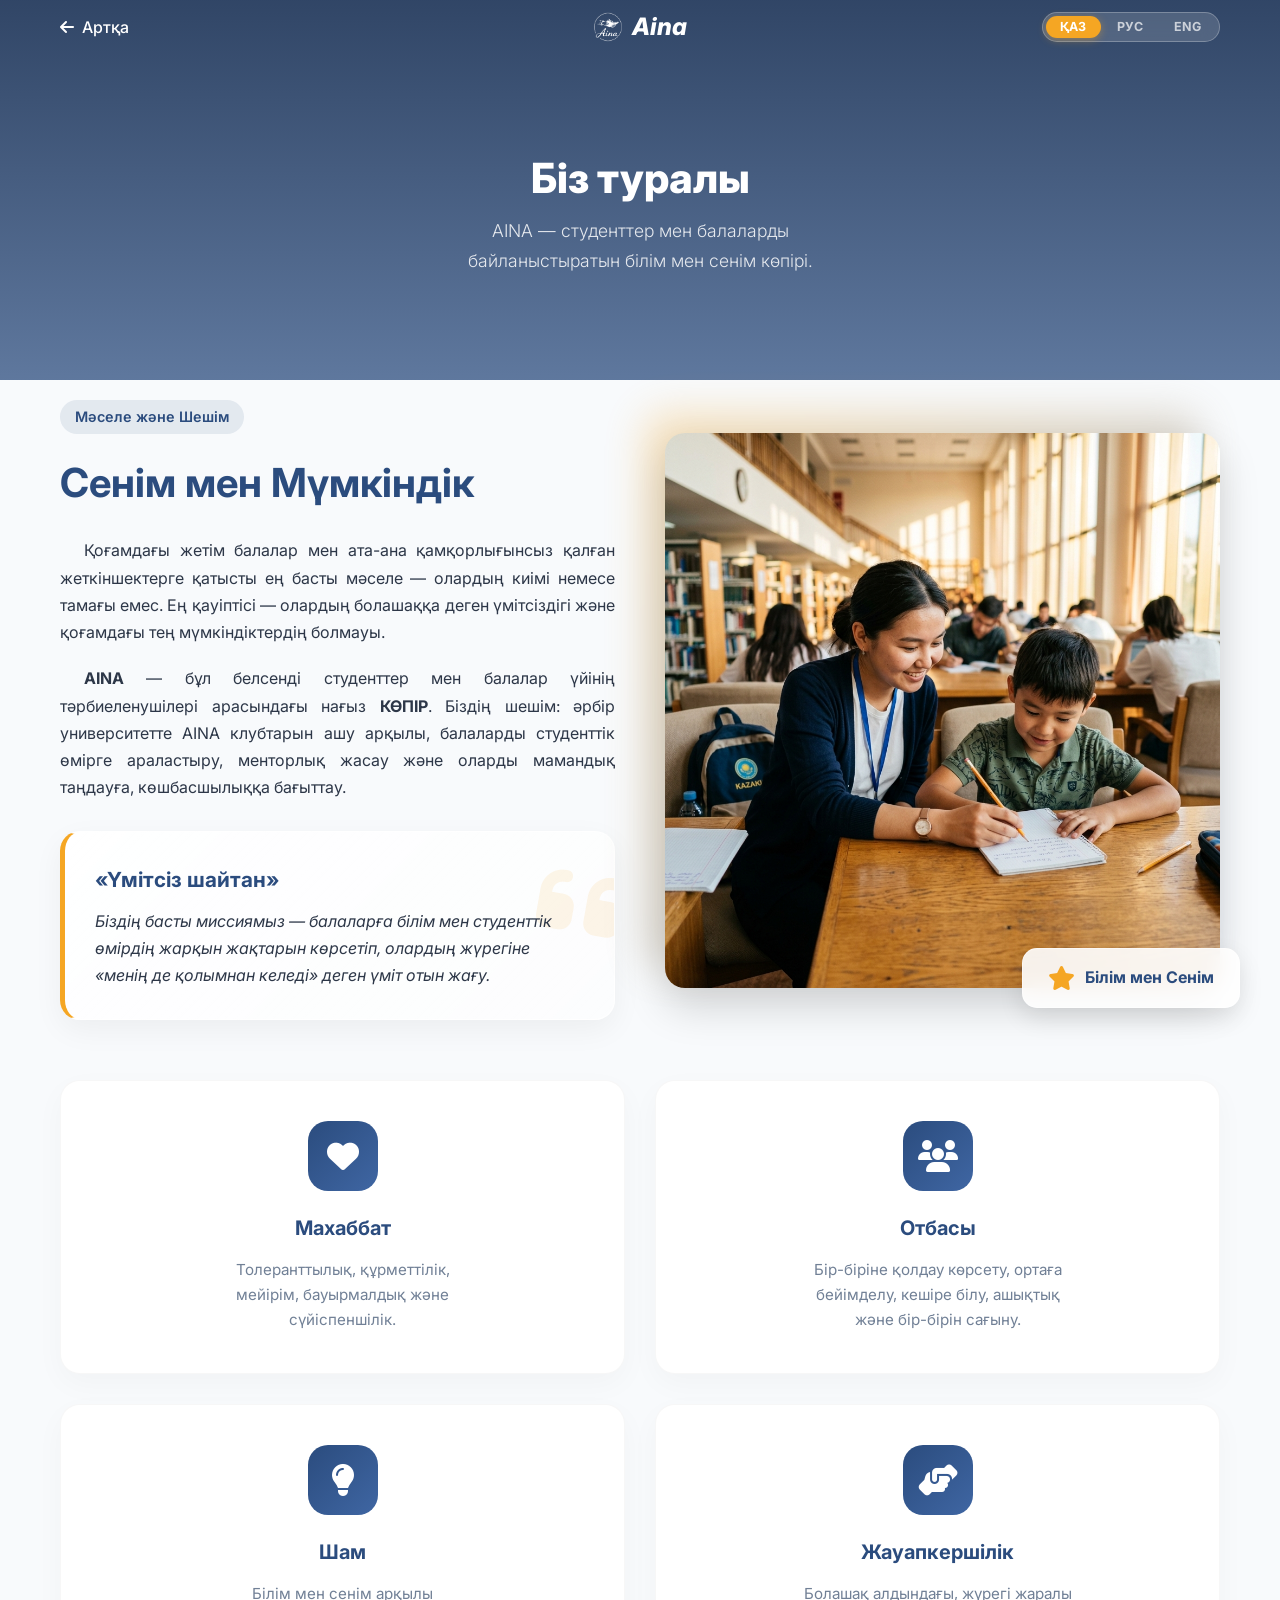
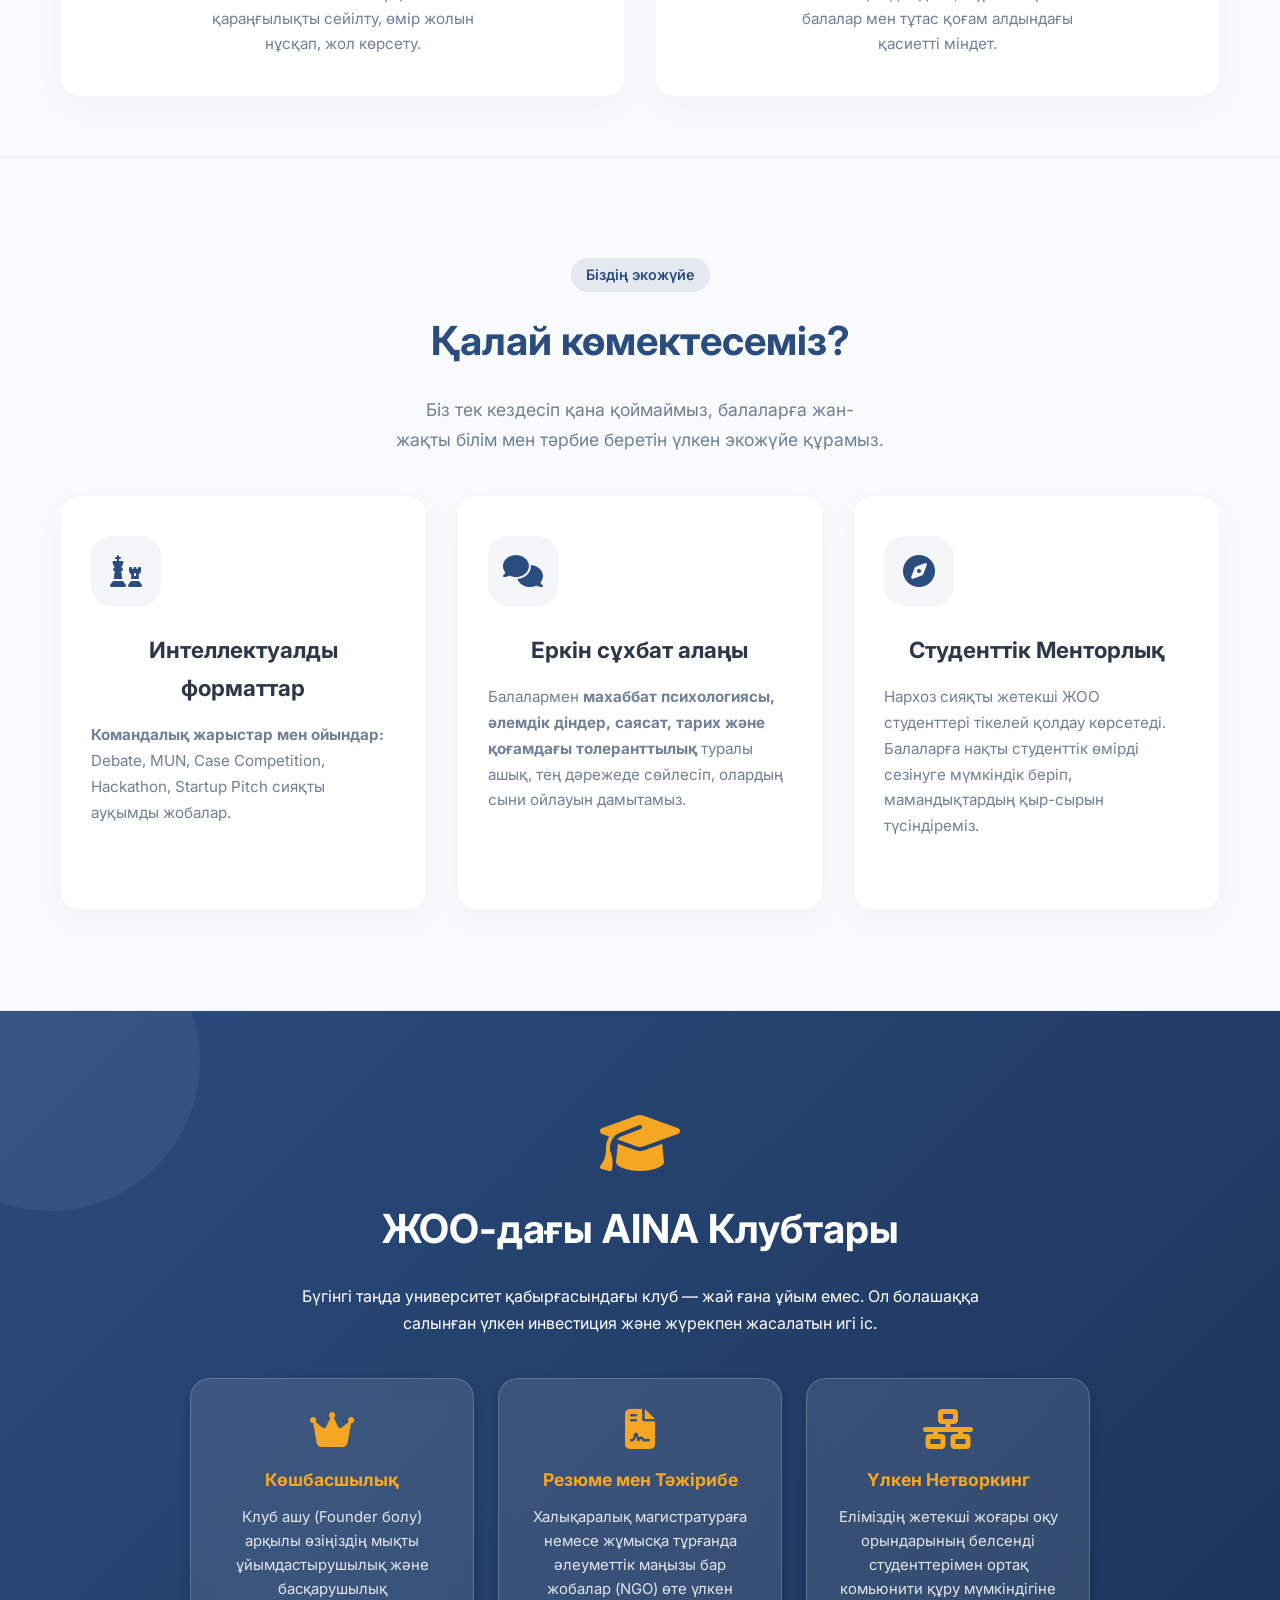
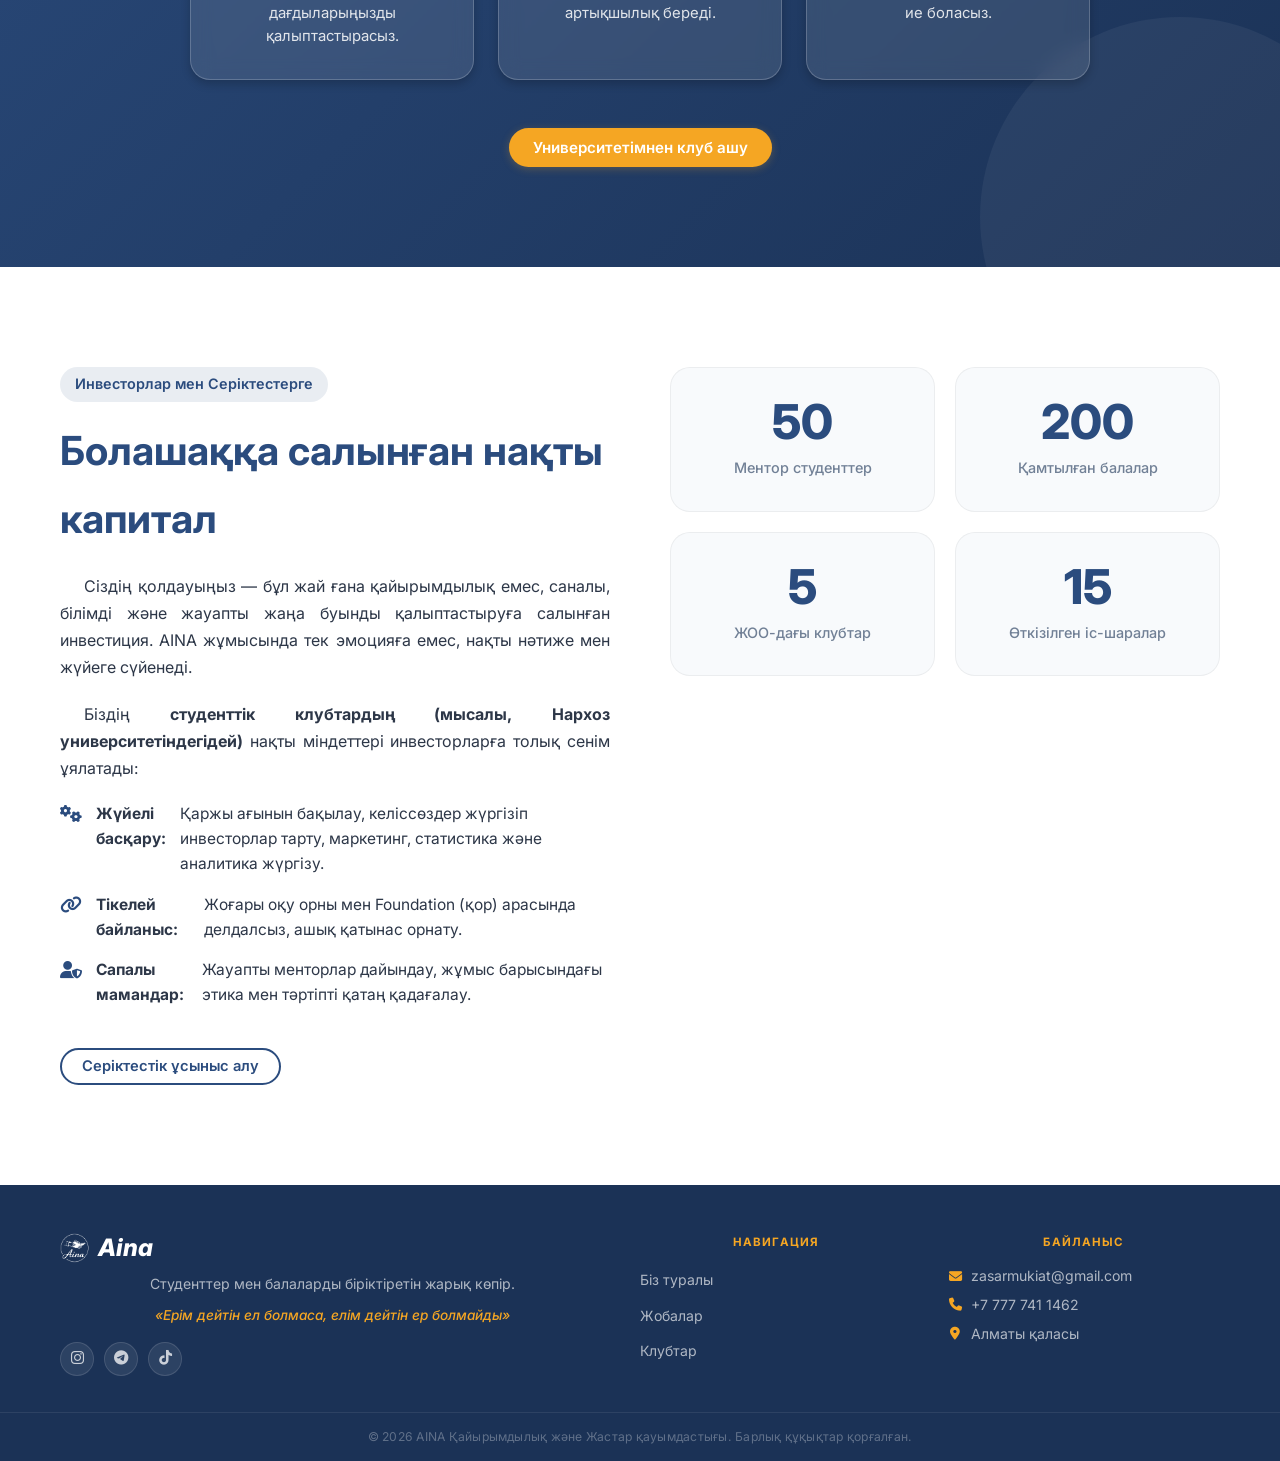
==== commit be9e99ac: "Update website" ====
--- a/about.html
+++ b/about.html
@@ -25,6 +25,7 @@
             <div class="lang-switcher">
                 <button class="lang-btn active" data-lang="kk">ҚАЗ</button>
                 <button class="lang-btn" data-lang="ru">РУС</button>
+                <button class="lang-btn" data-lang="en">ENG</button>
             </div>
         </div>
     </nav>
@@ -264,4 +265,4 @@
     <script src="script.js"></script>
 </body>
 
-</html>+</html>
--- a/style.css
+++ b/style.css
@@ -1444,7 +1444,8 @@
 }
 
 .form-group input,
-.form-group textarea {
+.form-group textarea,
+.form-group select {
     width: 100%;
     padding: 12px 15px;
     border: 1px solid rgba(0, 0, 0, 0.1);
@@ -1456,7 +1457,8 @@
 }
 
 .form-group input:focus,
-.form-group textarea:focus {
+.form-group textarea:focus,
+.form-group select:focus {
     outline: none;
     border-color: var(--primary-color);
     box-shadow: 0 0 0 3px rgba(15, 76, 129, 0.1);
@@ -1936,7 +1938,8 @@
 }
 
 .modern-form .form-group input,
-.modern-form .form-group textarea {
+.modern-form .form-group textarea,
+.modern-form .form-group select {
     background: rgba(255, 255, 255, 0.9);
     border: 2px solid rgba(0, 0, 0, 0.05);
     border-radius: 12px;
@@ -1946,7 +1949,8 @@
 }
 
 .modern-form .form-group input:focus,
-.modern-form .form-group textarea:focus {
+.modern-form .form-group textarea:focus,
+.modern-form .form-group select:focus {
     border-color: var(--accent-color);
     box-shadow: 0 0 0 4px rgba(245, 166, 35, 0.15);
     background: white;
